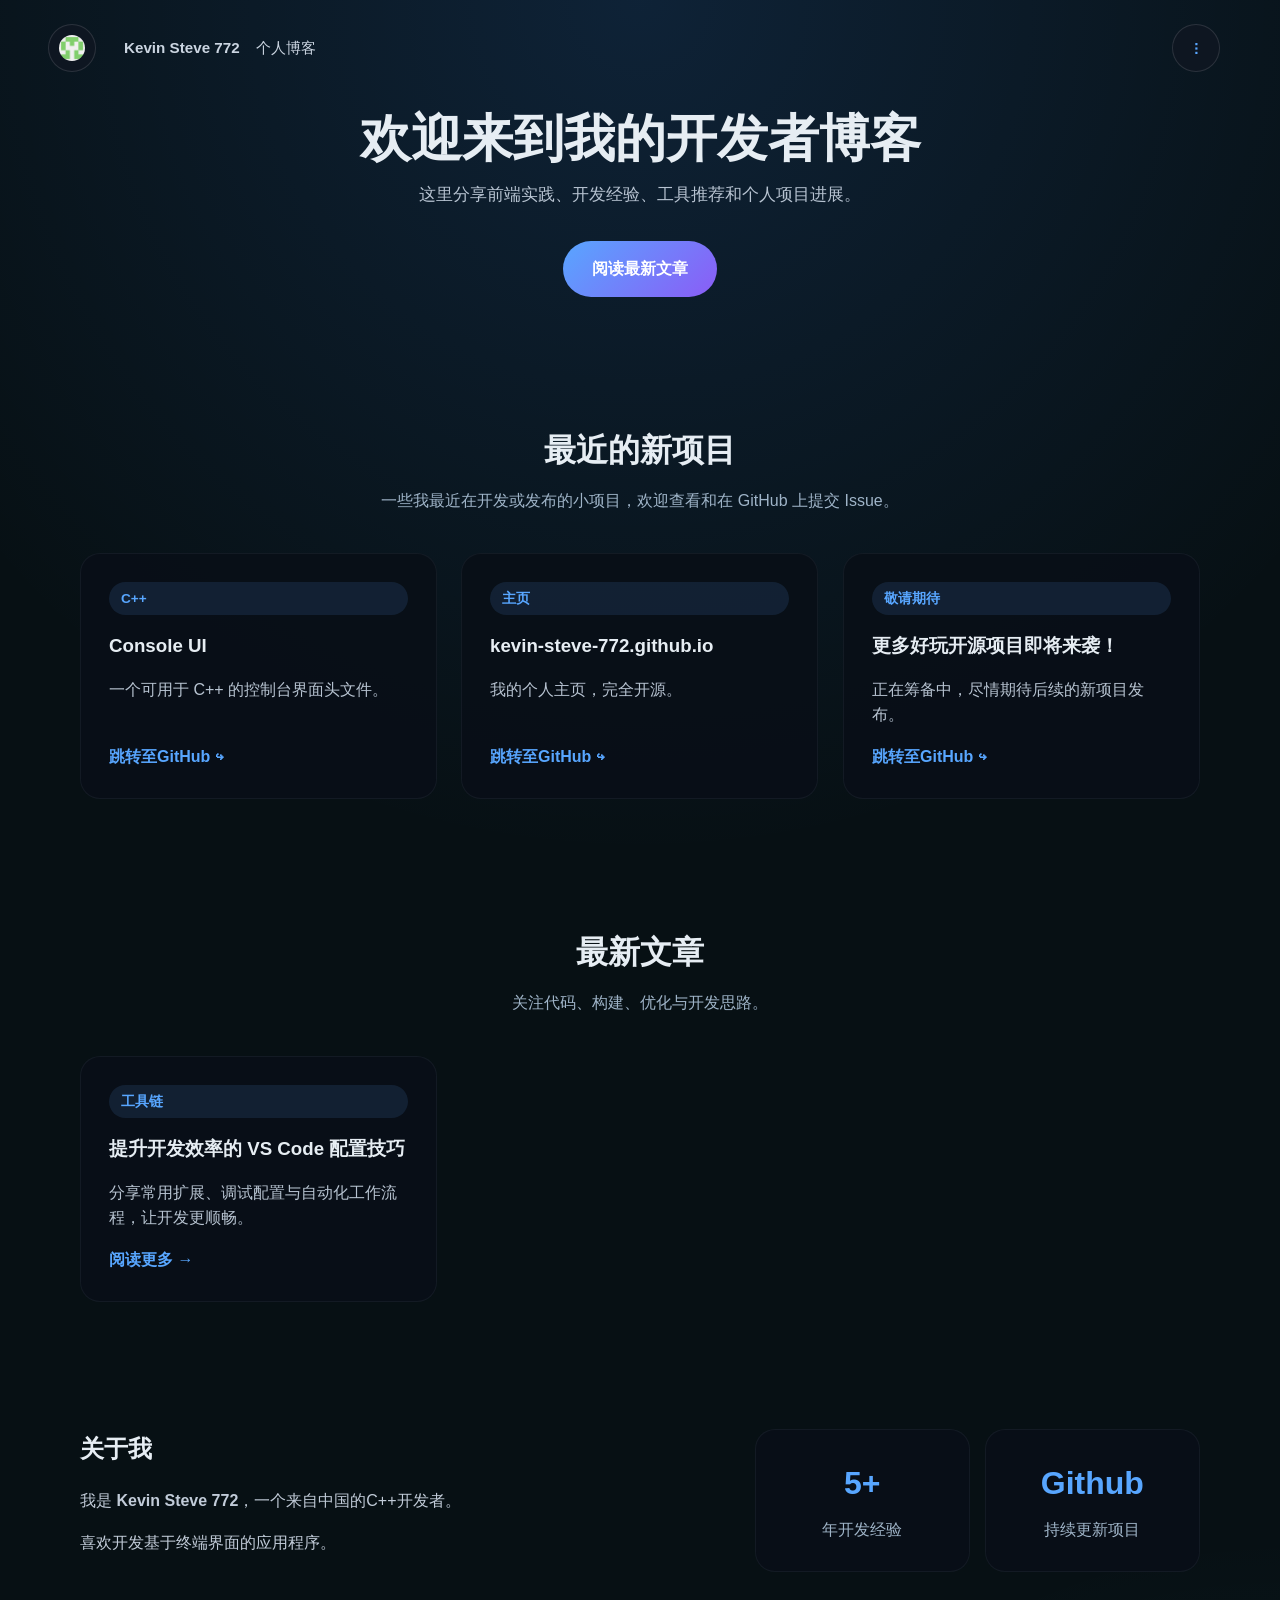
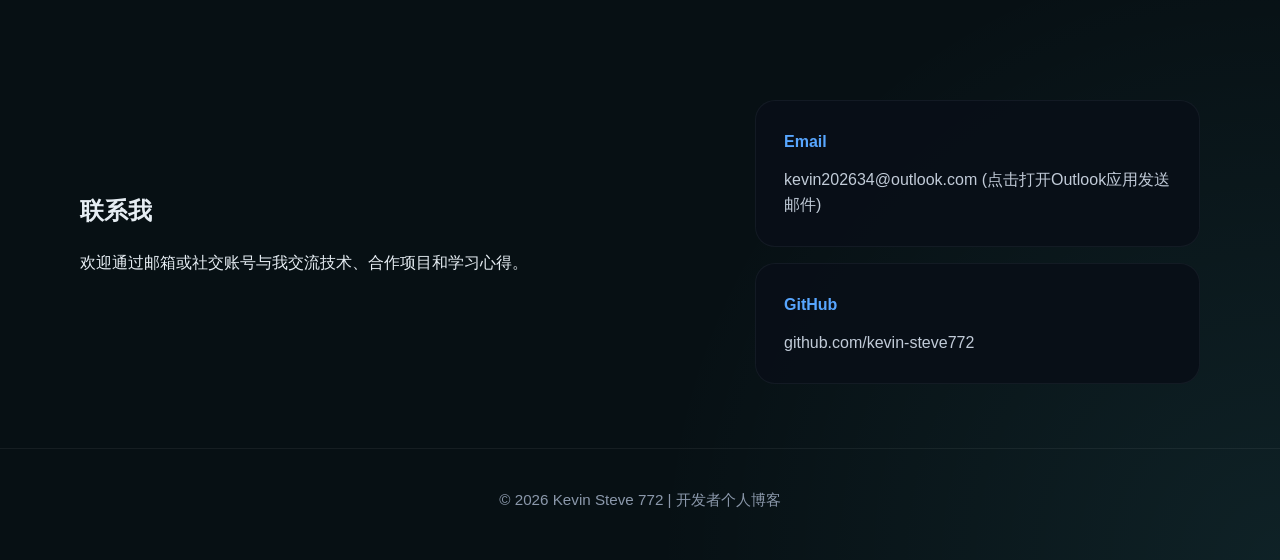
==== index.html @ ad56a156 "网站源代码更新" ====
<!DOCTYPE html>
<html lang="zh-CN">
<head>
  <meta charset="UTF-8" />
  <meta name="viewport" content="width=device-width, initial-scale=1.0" />
  <title>Kevin Steve 772 的开发者博客</title>
  <link rel="stylesheet" href="styles.css" />
</head>
<body>
  <header class="site-header">
    <div class="container header-inner">
      <div class="split-nav">
        <div class="split-nav-group split-nav-left">
          <button class="nav-icon" aria-label="展开站点标题"><img src="logo.png" alt="站点 logo" class="nav-icon-img" /></button>
          <nav class="main-nav left-nav" id="leftNav">
            <a class="nav-title">Kevin Steve 772</a>
            <a class="nav-subtitle">个人博客</a>
          </nav>
        </div>
        <div class="split-nav-group split-nav-right">
          <button class="nav-icon" aria-label="展开右侧导航">⫶</button>
          <nav class="main-nav right-nav" id="rightNav">
            <a href="#home" class="scroll-reveal scroll-delay-100">Home</a>
            <a href="#posts" class="scroll-reveal scroll-delay-200">Blog</a>
            <a href="#about" class="scroll-reveal scroll-delay-300">About</a>
            <a href="#contact" class="scroll-reveal scroll-delay-400">Contact</a>
            <a href="https://github.com/kevin-steve722" target="_blank" rel="noreferrer" class="scroll-reveal scroll-delay-500">GitHub</a>
          </nav>
        </div>
      </div>
    </div>
  </header>

  <main>
    <section class="hero" id="home">
      <div class="container hero-content scroll-reveal scroll-delay-100">
        <h2>欢迎来到我的开发者博客</h2>
        <p>这里分享前端实践、开发经验、工具推荐和个人项目进展。</p>
        <a class="btn btn-primary" href="#posts">阅读最新文章</a>
      </div>
    </section>

    <section class="section projects-section" id="projects">
      <div class="container">
        <div class="section-heading scroll-reveal scroll-delay-100">
          <h2>最近的新项目</h2>
          <p>一些我最近在开发或发布的小项目，欢迎查看和在 GitHub 上提交 Issue。</p>
        </div>
        <div class="post-grid projects-grid" id="projectsList">
          <!-- 项目列表由 script.js 渲染 -->
        </div>
      </div>
    </section>

    <section class="section" id="posts">
      <div class="container">
        <div class="section-heading scroll-reveal scroll-delay-100">
          <h2>最新文章</h2>
          <p>关注代码、构建、优化与开发思路。</p>
        </div>
        <div class="post-grid">
          <!-- <article class="post-card">
            <span class="post-tag">前端</span>
            <h3>使用现代 CSS 构建响应式布局</h3>
            <p>探索 Flexbox 与 Grid 组合实现高效、可维护页面布局的实践方式。</p>
            <a class="post-link" href="article-1.html">阅读更多 →</a>
          </article>
          <article class="post-card">
            <span class="post-tag">JavaScript</span>
            <h3>从项目角度理解异步编程</h3>
            <p>结合实际项目案例，讲解 Promise、async/await 及错误处理的最佳实践。</p>
            <a class="post-link" href="article-2.html">阅读更多 →</a>
          </article> -->
          <article class="post-card scroll-reveal scroll-delay-100">
            <span class="post-tag">工具链</span>
            <h3>提升开发效率的 VS Code 配置技巧</h3>
            <p>分享常用扩展、调试配置与自动化工作流程，让开发更顺畅。</p>
            <a class="post-link" href="article-3.html">阅读更多 →</a>
          </article>
        </div>
      </div>
    </section>

    <section class="section about-section" id="about">
      <div class="container about-inner">
        <div class="about-text scroll-reveal scroll-delay-100">
          <h2>关于我</h2>
          <p>我是 <strong>Kevin Steve 772</strong>，一个来自中国的C++开发者。</p>
          <p>喜欢开发基于终端界面的应用程序。</p>
        </div>
        <div class="about-stats">
          <div class="stat-card scroll-reveal scroll-delay-200">
            <strong>5+</strong>
            <span>年开发经验</span>
          </div>
          <div class="stat-card scroll-reveal scroll-delay-300">
            <strong>Github</strong>
            <span>持续更新项目</span>
          </div>
        </div>
      </div>
    </section>

    <section class="section contact-section" id="contact">
      <div class="container contact-inner">
        <div class="scroll-reveal scroll-delay-100">
          <h2>联系我</h2>
          <p>欢迎通过邮箱或社交账号与我交流技术、合作项目和学习心得。</p>
        </div>
        <div class="contact-cards">
          <div class="contact-card scroll-reveal scroll-delay-200">
            <strong>Email</strong>
            <p><a href="mailto:kevin202634@outlook.com" target="_blank" rel="noreferrer">kevin202634@outlook.com (点击打开Outlook应用发送邮件)</a></p>
          </div>
          <div class="contact-card scroll-reveal scroll-delay-300">
            <strong>GitHub</strong>
            <p><a href="https://github.com/kevin-steve772" target="_blank" rel="noreferrer">github.com/kevin-steve772</a></p>
          </div>
        </div>
      </div>
    </section>
  </main>

  <footer class="site-footer">
    <div class="container footer-inner">
      <p>© <span id="currentYear"></span> Kevin Steve 772 | 开发者个人博客</p>
    </div>
  </footer>

  <script src="script.js"></script>
</body>
</html>
---- styles.css ----
:root {
  color-scheme: dark;
  color: #f7f7f7;
  background: #0d1117;
  accent-color: #58a6ff;
  font-family: "Segoe UI", Roboto, "Helvetica Neue", Arial, sans-serif;
  line-height: 1.6;
}

* {
  box-sizing: border-box;
}

html, body {
  margin: 0;
  min-height: 100%;
}

body {
  background: radial-gradient(circle at top, rgba(56, 139, 253, 0.15), transparent 38%),
              radial-gradient(circle at bottom right, rgba(106, 241, 255, 0.08), transparent 25%),
              #071014;
  color: #e6edf3;
}

img {
  max-width: 100%;
  display: block;
}

a {
  color: inherit;
  text-decoration: none;
}

.container {
  width: min(1120px, calc(100% - 2rem));
  margin: 0 auto;
}

.site-header {
  position: sticky;
  top: 0;
  z-index: 10;
  backdrop-filter: none;
  background: transparent;
  border-bottom: none;
}

.header-inner {
  display: flex;
  align-items: center;
  justify-content: space-between;
  gap: 1rem;
  padding: 1rem 0;
}

.brand h1 {
  margin: 0;
  font-size: clamp(1.5rem, 2.2vw, 2.4rem);
}

.brand p {
  margin: 0.35rem 0 0;
  color: #9fb4c8;
  font-size: 0.95rem;
}

.split-nav {
  position: absolute;
  inset: 0;
  pointer-events: none;
}

.split-nav-group {
  position: absolute;
  top: 150%;
  transform: translateY(-50%);
  display: flex;
  align-items: center;
  gap: 0.75rem;
  pointer-events: auto;
}

.split-nav-left {
  left: 3rem;
}

.split-nav-right {
  right: 0rem;
}

.nav-icon {
  width: 3rem;
  height: 3rem;
  border-radius: 999px;
  border: 1px solid rgba(255, 255, 255, 0.12);
  background: rgba(15, 23, 34, 0.95);
  color: #58a6ff;
  font-size: 1.1rem;
  display: inline-flex;
  align-items: center;
  justify-content: center;
  cursor: pointer;
}

.nav-icon-img {
  width: 1.6rem;
  height: 1.6rem;
  border-radius: 999px;
  object-fit: cover;
  display: block;
}

.main-nav {
  display: flex;
  align-items: center;
  gap: 1rem;
  min-width: 3rem;
  width: 3rem;
  overflow: hidden;
  border-radius: 999px;
  background: transparent;
  border: none;
  transition: width 0.25s ease, padding 0.25s ease, background 0.25s ease;
  height: 3rem;
  padding: 0;
}

.split-nav-left .main-nav {
  width: min(340px, calc(100vw - 4rem));
  padding: 0 1rem;
  background: transparent;
}

.split-nav-left .main-nav a {
  opacity: 1;
  transform: translateX(0);
}

.split-nav-group:hover .main-nav,
.split-nav-group:focus-within .main-nav {
  width: min(340px, calc(100vw - 4rem));
  padding: 0 1rem;
  background: transparent;
}

.main-nav a {
  display: inline-flex;
  align-items: center;
  color: #cbd5e1;
  font-size: 0.95rem;
  opacity: 0;
  transform: translateX(-10px);
  transition: opacity 0.2s ease, transform 0.2s ease, color 0.2s ease;
  white-space: nowrap;
}

.left-nav a:first-child {
  font-weight: 700;
}

.nav-subtitle {
  display: block;
  font-size: 0.85rem;
  color: #9fb4c8;
}

.split-nav-group:hover .main-nav a,
.split-nav-group:focus-within .main-nav a {
  opacity: 1;
  transform: translateX(0);
}

.main-nav a:hover,
.main-nav a:focus {
  color: #58a6ff;
}


.hero {
  padding: 5rem 0 4rem;
}

.hero-content {
  text-align: center;
}

.hero-content h2 {
  margin: 0 0 1rem;
  font-size: clamp(2rem, 4vw, 3.6rem);
  line-height: 1.05;
}

.hero-content p {
  margin: 0 0 2rem;
  max-width: 680px;
  margin-left: auto;
  margin-right: auto;
  color: #b7c3d1;
  font-size: 1.05rem;
}

.btn {
  display: inline-flex;
  align-items: center;
  justify-content: center;
  padding: 0.95rem 1.8rem;
  border-radius: 999px;
  font-weight: 600;
  transition: transform 0.2s ease, background-color 0.2s ease;
}

.btn-primary {
  background: linear-gradient(135deg, #58a6ff 0%, #8b5cf6 100%);
  color: #fff;
}

.btn-primary:hover,
.btn-primary:focus {
  transform: translateY(-1px);
}

.section {
  padding: 4rem 0;
}

.section-heading {
  text-align: center;
  margin-bottom: 2.5rem;
}

.section-heading h2 {
  margin: 0;
  font-size: 2rem;
}

.section-heading p {
  margin: 0.75rem auto 0;
  max-width: 640px;
  color: #9fb4c8;
}

.post-grid {
  display: grid;
  grid-template-columns: repeat(3, minmax(0, 1fr));
  gap: 1.5rem;
}

.post-card,
.feature-card,
.contact-card,
.stat-card,
.article-page {
  background: rgba(9, 15, 24, 0.95);
  border: 1px solid rgba(148, 163, 184, 0.08);
  border-radius: 20px;
  padding: 1.75rem;
}

.post-card {
  display: flex;
  flex-direction: column;
  gap: 1rem;
}

.article-reading-section {
  padding-top: 2rem;
}

.article-page {
  display: block;
  gap: 1rem;
  margin-bottom: 2rem;
}

.article-header {
  display: flex;
  flex-direction: column;
  gap: 0.6rem;
}

.article-header h2 {
  margin: 0;
  font-size: clamp(1.75rem, 3vw, 2.6rem);
}

.article-meta {
  color: #9fb4c8;
  font-size: 0.95rem;
}

.article-body {
  color: #d9e2ec;
  line-height: 1.8;
}

.article-body p {
  margin: 0 0 1rem;
}

.back-link {
  display: inline-flex;
  margin-bottom: 1rem;
  color: #58a6ff;
  font-weight: 600;
}

.post-tag {
  display: inline-flex;
  padding: 0.35rem 0.75rem;
  border-radius: 999px;
  background: rgba(88, 166, 255, 0.12);
  color: #58a6ff;
  font-size: 0.85rem;
  font-weight: 700;
}

.post-card h3 {
  margin: 0;
}

.post-card p {
  margin: 0;
  color: #b7c3d1;
}

.post-link {
  margin-top: auto;
  color: #58a6ff;
  font-weight: 600;
}

.feature-section {
  background: rgba(255, 255, 255, 0.02);
}

.feature-grid {
  display: grid;
  grid-template-columns: repeat(3, minmax(0, 1fr));
  gap: 1.5rem;
}

.feature-card h3 {
  margin: 0 0 0.75rem;
}

.feature-card p {
  margin: 0;
  color: #b7c3d1;
}

.about-inner,
.contact-inner {
  display: grid;
  grid-template-columns: 1.3fr 0.9fr;
  gap: 2rem;
  align-items: center;
}

.about-text h2,
.contact-inner h2 {
  margin-top: 0;
}

.about-text p {
  color: #c1cbd8;
}

.about-stats {
  display: grid;
  grid-template-columns: repeat(2, minmax(0, 1fr));
  gap: 1rem;
}

.stat-card {
  text-align: center;
}

.stat-card strong {
  display: block;
  font-size: 2rem;
  margin-bottom: 0.5rem;
  color: #58a6ff;
}

.stat-card span {
  color: #9fb4c8;
}

.contact-cards {
  display: grid;
  gap: 1rem;
}

.contact-card strong {
  display: block;
  margin-bottom: 0.75rem;
  color: #58a6ff;
}

.contact-card p {
  margin: 0;
  color: #c1cbd8;
}

.site-footer {
  padding: 1.5rem 0 2rem;
  border-top: 1px solid rgba(255, 255, 255, 0.06);
}

.footer-inner {
  display: flex;
  justify-content: center;
  color: #8b98ab;
  font-size: 0.95rem;
}

@media (max-width: 900px) {
  .post-grid,
  .feature-grid,
  .about-inner,
  .about-stats {
    grid-template-columns: 1fr;
  }

  .split-nav {
    position: static;
    display: flex;
    flex-direction: column;
    width: 100%;
    gap: 0.75rem;
    margin-top: 1rem;
  }

  .split-nav-group {
    position: static;
    transform: none;
    flex-direction: column;
    width: 100%;
  }

  .split-nav-group .nav-icon {
    display: none;
  }

  .main-nav {
    display: none;
    flex-direction: column;
    width: 100%;
    gap: 0.75rem;
    padding: 0.75rem 0.9rem;
    background: rgba(9, 15, 24, 0.95);
    border: 1px solid rgba(255, 255, 255, 0.08);
    border-radius: 18px;
    height: auto;
    overflow: visible;
  }

  .main-nav.show {
    display: flex;
  }

  .nav-toggle {
    display: inline-flex;
  }
}

.scroll-reveal {
  opacity: 0;
  transform: translateY(24px);
  transition: opacity 0.7s ease, transform 0.7s ease;
  will-change: opacity, transform;
}

.reveal-visible {
  opacity: 1;
  transform: translateY(0);
}

.scroll-reveal.scroll-delay-100 {
  transition-delay: 0.08s;
}

.scroll-reveal.scroll-delay-200 {
  transition-delay: 0.16s;
}

.scroll-reveal.scroll-delay-300 {
  transition-delay: 0.24s;
}

.scroll-reveal.scroll-delay-400 {
  transition-delay: 0.32s;
}

.scroll-reveal.scroll-delay-500 {
  transition-delay: 0.4s;
}

@media (max-width: 640px) {
  .hero {
    padding-top: 3.5rem;
  }

  .hero-content h2 {
    font-size: 2.4rem;
  }

  .header-inner {
    flex-direction: column;
    align-items: flex-start;
  }
}
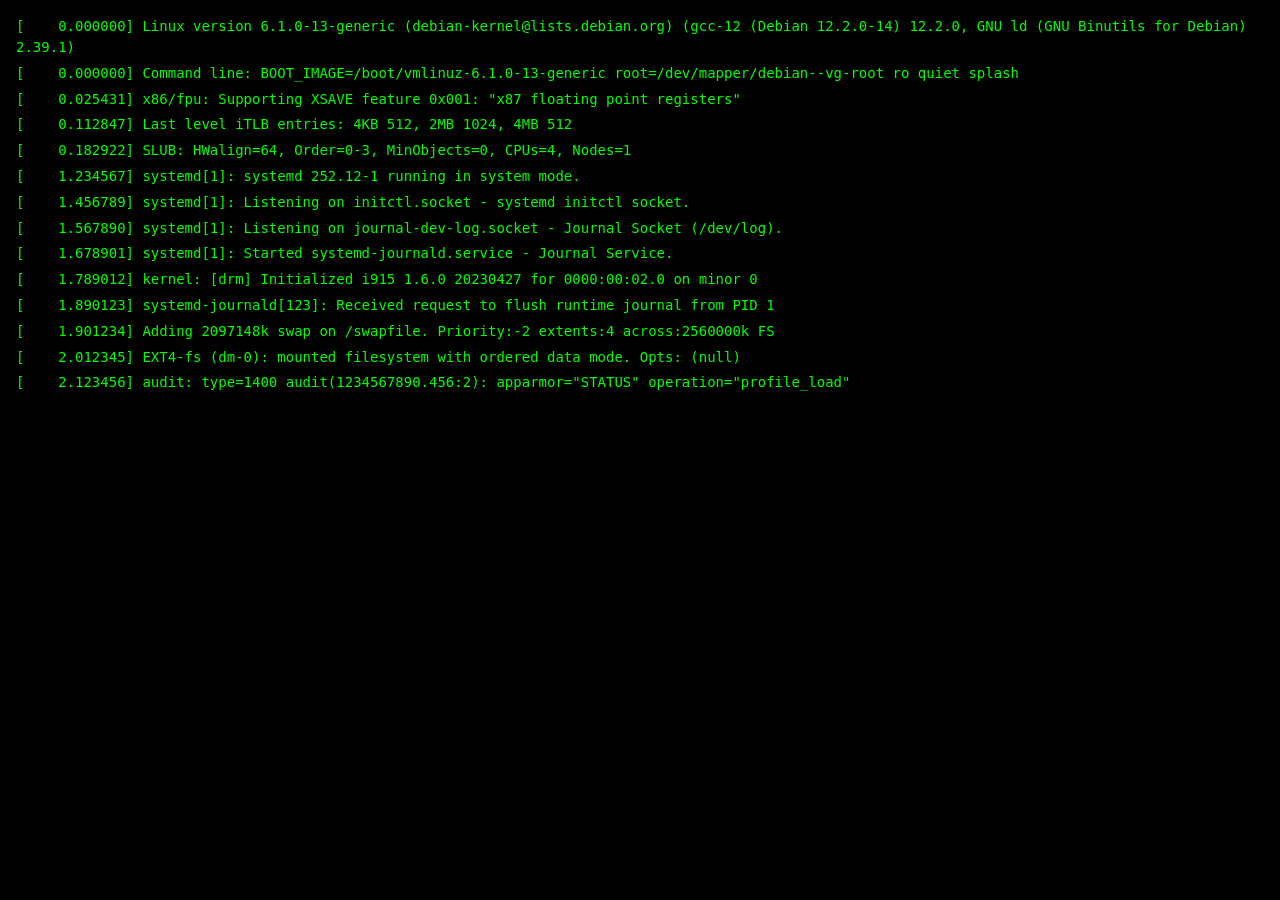
==== commit 7a9fd47b: "网站源代码更新" ====
--- a/index.html
+++ b/index.html
@@ -3,130 +3,124 @@
 <head>
   <meta charset="UTF-8" />
   <meta name="viewport" content="width=device-width, initial-scale=1.0" />
-  <title>Kevin Steve 772 的开发者博客</title>
-  <link rel="stylesheet" href="styles.css" />
+  <title>Kevin Steve 772 - 启动中...</title>
+  <style>
+    * {
+      margin: 0;
+      padding: 0;
+      box-sizing: border-box;
+    }
+
+    body {
+      background: #000;
+      color: #0f0;
+      font-family: 'Ubuntu Mono', monospace;
+      font-size: 14px;
+      line-height: 1.5;
+      width: 100%;
+      height: 100vh;
+      overflow: hidden;
+    }
+
+    .boot-log {
+      width: 100%;
+      height: 100%;
+      padding: 1rem;
+      overflow-y: auto;
+      overflow-x: hidden;
+    }
+
+    .log-line {
+      margin-bottom: 0.3rem;
+      word-break: break-all;
+      white-space: pre-wrap;
+    }
+
+    /* 滚动条样式 */
+    .boot-log::-webkit-scrollbar {
+      width: 8px;
+    }
+
+    .boot-log::-webkit-scrollbar-track {
+      background: #000;
+    }
+
+    .boot-log::-webkit-scrollbar-thumb {
+      background: #0f0;
+    }
+  </style>
 </head>
 <body>
-  <header class="site-header">
-    <div class="container header-inner">
-      <div class="split-nav">
-        <div class="split-nav-group split-nav-left">
-          <button class="nav-icon" aria-label="展开站点标题"><img src="logo.png" alt="站点 logo" class="nav-icon-img" /></button>
-          <nav class="main-nav left-nav" id="leftNav">
-            <a class="nav-title">Kevin Steve 772</a>
-            <a class="nav-subtitle">个人博客</a>
-          </nav>
-        </div>
-        <div class="split-nav-group split-nav-right">
-          <button class="nav-icon" aria-label="展开右侧导航">⫶</button>
-          <nav class="main-nav right-nav" id="rightNav">
-            <a href="#home" class="scroll-reveal scroll-delay-100">Home</a>
-            <a href="#posts" class="scroll-reveal scroll-delay-200">Blog</a>
-            <a href="#about" class="scroll-reveal scroll-delay-300">About</a>
-            <a href="#contact" class="scroll-reveal scroll-delay-400">Contact</a>
-            <a href="https://github.com/kevin-steve722" target="_blank" rel="noreferrer" class="scroll-reveal scroll-delay-500">GitHub</a>
-          </nav>
-        </div>
-      </div>
-    </div>
-  </header>
+  <div class="boot-log" id="bootLog"></div>
 
-  <main>
-    <section class="hero" id="home">
-      <div class="container hero-content scroll-reveal scroll-delay-100">
-        <h2>欢迎来到我的开发者博客</h2>
-        <p>这里分享前端实践、开发经验、工具推荐和个人项目进展。</p>
-        <a class="btn btn-primary" href="#posts">阅读最新文章</a>
-      </div>
-    </section>
+  <script>
+    const bootLog = document.getElementById('bootLog');
 
-    <section class="section projects-section" id="projects">
-      <div class="container">
-        <div class="section-heading scroll-reveal scroll-delay-100">
-          <h2>最近的新项目</h2>
-          <p>一些我最近在开发或发布的小项目，欢迎查看和在 GitHub 上提交 Issue。</p>
-        </div>
-        <div class="post-grid projects-grid" id="projectsList">
-          <!-- 项目列表由 script.js 渲染 -->
-        </div>
-      </div>
-    </section>
+    const bootMessages = [
+      '[    0.000000] Linux version 6.1.0-13-generic (debian-kernel@lists.debian.org) (gcc-12 (Debian 12.2.0-14) 12.2.0, GNU ld (GNU Binutils for Debian) 2.39.1)',
+      '[    0.000000] Command line: BOOT_IMAGE=/boot/vmlinuz-6.1.0-13-generic root=/dev/mapper/debian--vg-root ro quiet splash',
+      '[    0.025431] x86/fpu: Supporting XSAVE feature 0x001: "x87 floating point registers"',
+      '[    0.112847] Last level iTLB entries: 4KB 512, 2MB 1024, 4MB 512',
+      '[    0.182922] SLUB: HWalign=64, Order=0-3, MinObjects=0, CPUs=4, Nodes=1',
+      '[    1.234567] systemd[1]: systemd 252.12-1 running in system mode.',
+      '[    1.456789] systemd[1]: Listening on initctl.socket - systemd initctl socket.',
+      '[    1.567890] systemd[1]: Listening on journal-dev-log.socket - Journal Socket (/dev/log).',
+      '[    1.678901] systemd[1]: Started systemd-journald.service - Journal Service.',
+      '[    1.789012] kernel: [drm] Initialized i915 1.6.0 20230427 for 0000:00:02.0 on minor 0',
+      '[    1.890123] systemd-journald[123]: Received request to flush runtime journal from PID 1',
+      '[    1.901234] Adding 2097148k swap on /swapfile. Priority:-2 extents:4 across:2560000k FS',
+      '[    2.012345] EXT4-fs (dm-0): mounted filesystem with ordered data mode. Opts: (null)',
+      '[    2.123456] audit: type=1400 audit(1234567890.456:2): apparmor="STATUS" operation="profile_load"',
+      '[    2.234567] systemd[1]: Reached target local-fs.target - Local File Systems.',
+      '[    2.345678] systemd[1]: Starting systemd-tmpfiles-setup.service - Create List of Required /tmp and /var/tmp Directories...',
+      '[    2.456789] systemd[1]: Started systemd-tmpfiles-setup.service - Create List of Required /tmp and /var/tmp Directories.',
+      '[    2.567890] systemd[1]: Reached target swap.target - Swap.',
+      '[    2.678901] systemd[1]: Reached target basic.target - Basic System.',
+      '[    2.789012] systemd[1]: Starting systemd-user-sessions.service - Permit User Sessions...',
+      '[    2.890123] systemd[1]: Reached target multi-user.target - Multi-User System.',
+      '[    2.901234] systemd[1]: Reached target graphical.target - Graphical Interface.',
+      '[    3.012345] audit: type=1130 audit(1234567890.567:3): pid=1 uid=0 auid=4294967295 ses=4294967295',
+      '[    3.123456] audit: type=1130 audit(1234567890.678:4): pid=1 uid=0 auid=4294967295 ses=4294967295',
+      '[    3.234567] audit: type=1130 audit(1234567890.789:5): pid=1 uid=0 auid=4294967295 ses=4294967295',
+      '[    3.345678] Loading Kevin Steve 772 blog system...',
+      '[    3.456789] Initializing components...',
+      '[    3.567890] Loading stylesheets...',
+      '[    3.678901] Boot complete. Entering graphical environment.',
+    ];
 
-    <section class="section" id="posts">
-      <div class="container">
-        <div class="section-heading scroll-reveal scroll-delay-100">
-          <h2>最新文章</h2>
-          <p>关注代码、构建、优化与开发思路。</p>
-        </div>
-        <div class="post-grid">
-          <!-- <article class="post-card">
-            <span class="post-tag">前端</span>
-            <h3>使用现代 CSS 构建响应式布局</h3>
-            <p>探索 Flexbox 与 Grid 组合实现高效、可维护页面布局的实践方式。</p>
-            <a class="post-link" href="article-1.html">阅读更多 →</a>
-          </article>
-          <article class="post-card">
-            <span class="post-tag">JavaScript</span>
-            <h3>从项目角度理解异步编程</h3>
-            <p>结合实际项目案例，讲解 Promise、async/await 及错误处理的最佳实践。</p>
-            <a class="post-link" href="article-2.html">阅读更多 →</a>
-          </article> -->
-          <article class="post-card scroll-reveal scroll-delay-100">
-            <span class="post-tag">工具链</span>
-            <h3>提升开发效率的 VS Code 配置技巧</h3>
-            <p>分享常用扩展、调试配置与自动化工作流程，让开发更顺畅。</p>
-            <a class="post-link" href="article-3.html">阅读更多 →</a>
-          </article>
-        </div>
-      </div>
-    </section>
+    function addLogLine(text) {
+      const line = document.createElement('div');
+      line.className = 'log-line';
+      line.textContent = text;
+      bootLog.appendChild(line);
+      bootLog.scrollTop = bootLog.scrollHeight;
+    }
 
-    <section class="section about-section" id="about">
-      <div class="container about-inner">
-        <div class="about-text scroll-reveal scroll-delay-100">
-          <h2>关于我</h2>
-          <p>我是 <strong>Kevin Steve 772</strong>，一个来自中国的C++开发者。</p>
-          <p>喜欢开发基于终端界面的应用程序。</p>
-        </div>
-        <div class="about-stats">
-          <div class="stat-card scroll-reveal scroll-delay-200">
-            <strong>5+</strong>
-            <span>年开发经验</span>
-          </div>
-          <div class="stat-card scroll-reveal scroll-delay-300">
-            <strong>Github</strong>
-            <span>持续更新项目</span>
-          </div>
-        </div>
-      </div>
-    </section>
+    function simulateBoot() {
+      bootMessages.forEach((msg, index) => {
+        setTimeout(() => {
+          addLogLine(msg);
+        }, index * 80);
+      });
 
-    <section class="section contact-section" id="contact">
-      <div class="container contact-inner">
-        <div class="scroll-reveal scroll-delay-100">
-          <h2>联系我</h2>
-          <p>欢迎通过邮箱或社交账号与我交流技术、合作项目和学习心得。</p>
-        </div>
-        <div class="contact-cards">
-          <div class="contact-card scroll-reveal scroll-delay-200">
-            <strong>Email</strong>
-            <p><a href="mailto:kevin202634@outlook.com" target="_blank" rel="noreferrer">kevin202634@outlook.com (点击打开Outlook应用发送邮件)</a></p>
-          </div>
-          <div class="contact-card scroll-reveal scroll-delay-300">
-            <strong>GitHub</strong>
-            <p><a href="https://github.com/kevin-steve772" target="_blank" rel="noreferrer">github.com/kevin-steve772</a></p>
-          </div>
-        </div>
-      </div>
-    </section>
-  </main>
+      setTimeout(() => {
+        // 启动完成后自动跳转
+        window.location.href = 'blog.html';
+      }, bootMessages.length * 80 + 1500);
+    }
 
-  <footer class="site-footer">
-    <div class="container footer-inner">
-      <p>© <span id="currentYear"></span> Kevin Steve 772 | 开发者个人博客</p>
-    </div>
-  </footer>
+    // 按任意键跳过
+    document.addEventListener('keydown', () => {
+      window.location.href = 'blog.html';
+    });
 
-  <script src="script.js"></script>
+    // 点击屏幕也跳过
+    document.addEventListener('click', () => {
+      window.location.href = 'blog.html';
+    });
+
+    // 启动模拟
+    simulateBoot();
+  </script>
 </body>
 </html>
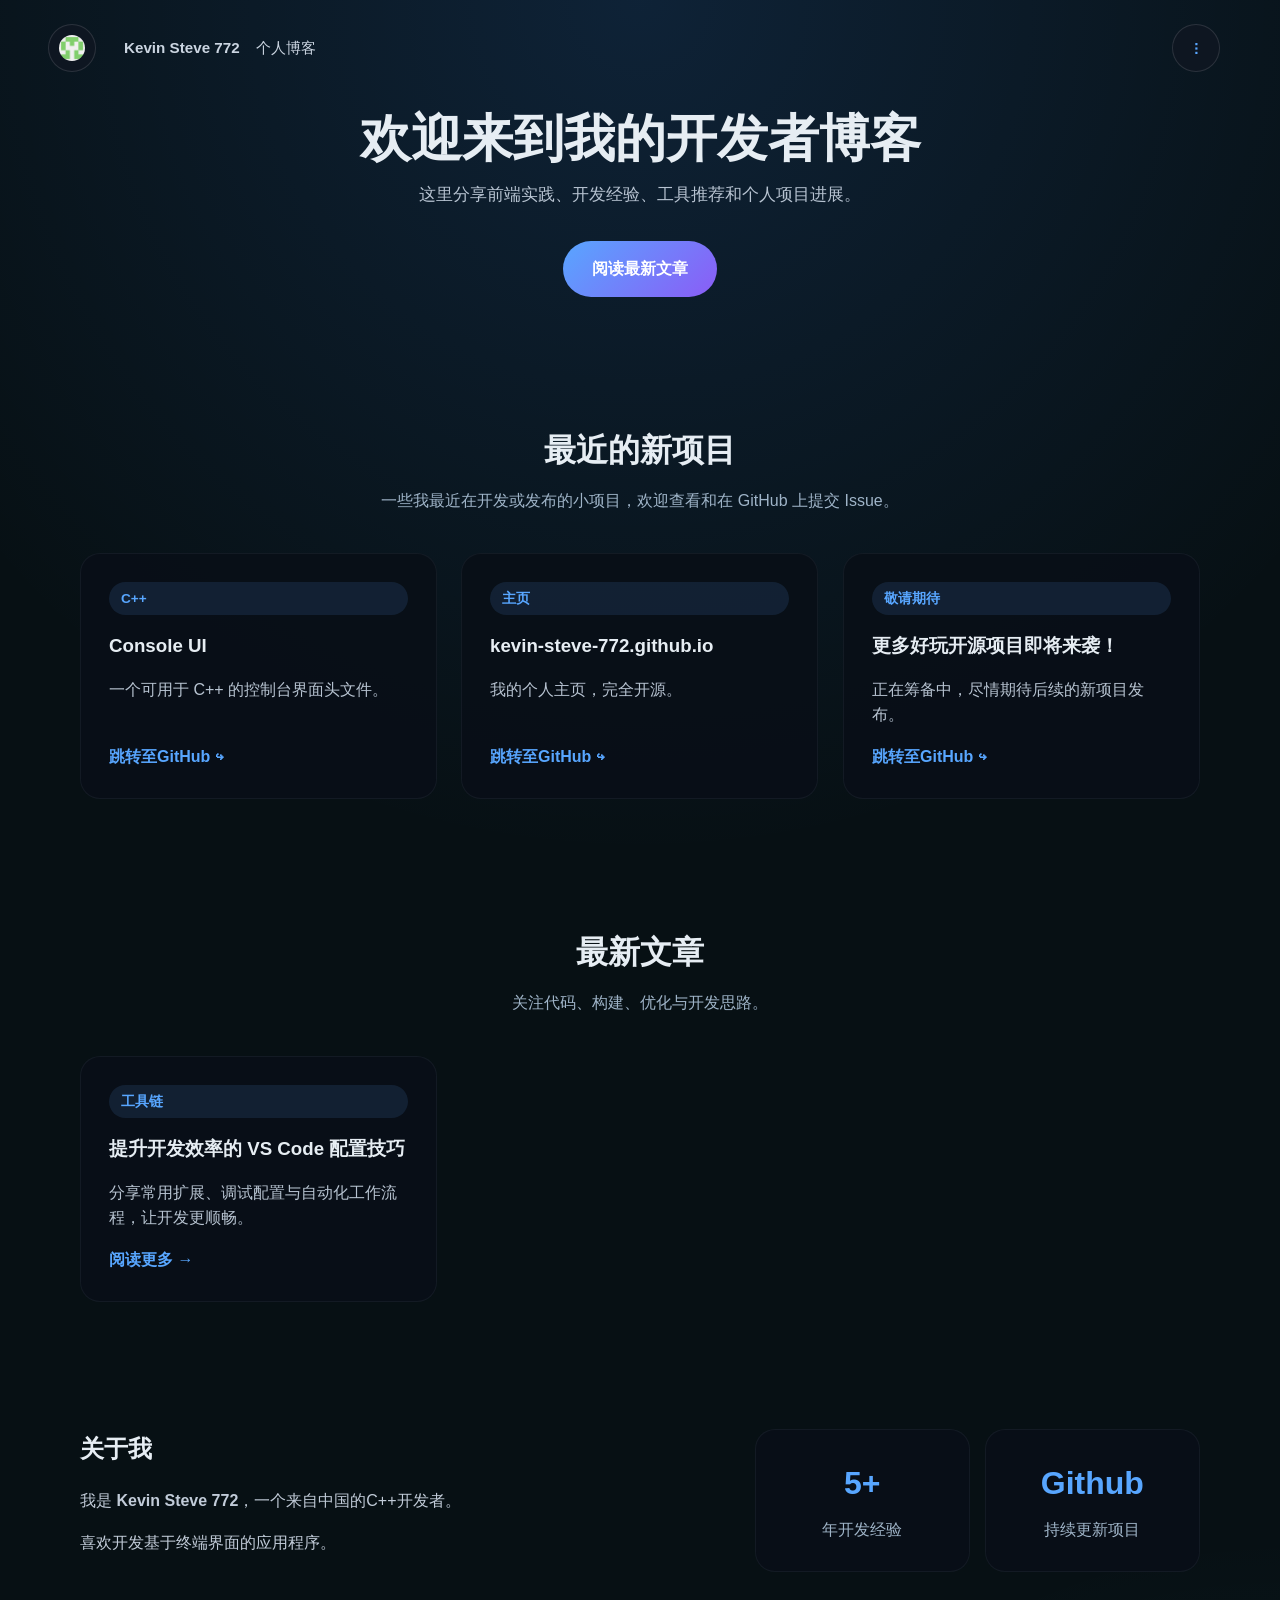
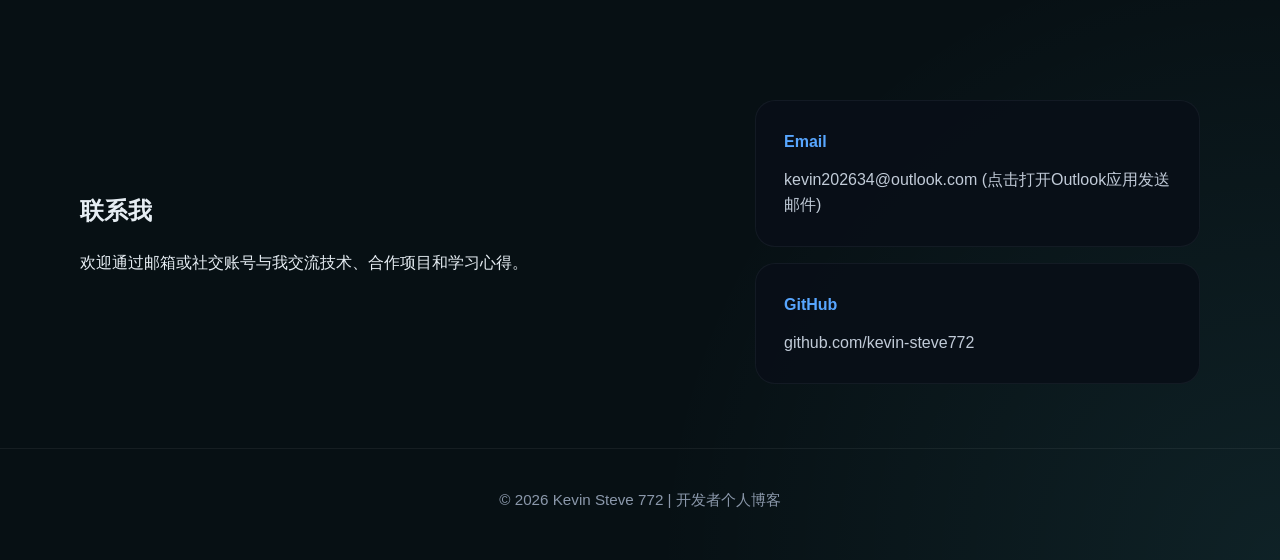
==== commit cd7da54e: "网站源代码更新" ====
--- a/index.html
+++ b/index.html
@@ -3,124 +3,130 @@
 <head>
   <meta charset="UTF-8" />
   <meta name="viewport" content="width=device-width, initial-scale=1.0" />
-  <title>Kevin Steve 772 - 启动中...</title>
-  <style>
-    * {
-      margin: 0;
-      padding: 0;
-      box-sizing: border-box;
-    }
-
-    body {
-      background: #000;
-      color: #0f0;
-      font-family: 'Ubuntu Mono', monospace;
-      font-size: 14px;
-      line-height: 1.5;
-      width: 100%;
-      height: 100vh;
-      overflow: hidden;
-    }
-
-    .boot-log {
-      width: 100%;
-      height: 100%;
-      padding: 1rem;
-      overflow-y: auto;
-      overflow-x: hidden;
-    }
-
-    .log-line {
-      margin-bottom: 0.3rem;
-      word-break: break-all;
-      white-space: pre-wrap;
-    }
-
-    /* 滚动条样式 */
-    .boot-log::-webkit-scrollbar {
-      width: 8px;
-    }
-
-    .boot-log::-webkit-scrollbar-track {
-      background: #000;
-    }
-
-    .boot-log::-webkit-scrollbar-thumb {
-      background: #0f0;
-    }
-  </style>
+  <title>Kevin Steve 772 的开发者博客</title>
+  <link rel="stylesheet" href="styles.css" />
 </head>
 <body>
-  <div class="boot-log" id="bootLog"></div>
+  <header class="site-header">
+    <div class="container header-inner">
+      <div class="split-nav">
+        <div class="split-nav-group split-nav-left">
+          <button class="nav-icon" aria-label="展开站点标题"><img src="logo.png" alt="站点 logo" class="nav-icon-img" /></button>
+          <nav class="main-nav left-nav" id="leftNav">
+            <a class="nav-title">Kevin Steve 772</a>
+            <a class="nav-subtitle">个人博客</a>
+          </nav>
+        </div>
+        <div class="split-nav-group split-nav-right">
+          <button class="nav-icon" aria-label="展开右侧导航">⫶</button>
+          <nav class="main-nav right-nav" id="rightNav">
+            <a href="#home" class="scroll-reveal scroll-delay-100">Home</a>
+            <a href="#posts" class="scroll-reveal scroll-delay-200">Blog</a>
+            <a href="#about" class="scroll-reveal scroll-delay-300">About</a>
+            <a href="#contact" class="scroll-reveal scroll-delay-400">Contact</a>
+            <a href="https://github.com/kevin-steve722" target="_blank" rel="noreferrer" class="scroll-reveal scroll-delay-500">GitHub</a>
+          </nav>
+        </div>
+      </div>
+    </div>
+  </header>
 
-  <script>
-    const bootLog = document.getElementById('bootLog');
+  <main>
+    <section class="hero" id="home">
+      <div class="container hero-content scroll-reveal scroll-delay-100">
+        <h2>欢迎来到我的开发者博客</h2>
+        <p>这里分享前端实践、开发经验、工具推荐和个人项目进展。</p>
+        <a class="btn btn-primary" href="#posts">阅读最新文章</a>
+      </div>
+    </section>
 
-    const bootMessages = [
-      '[    0.000000] Linux version 6.1.0-13-generic (debian-kernel@lists.debian.org) (gcc-12 (Debian 12.2.0-14) 12.2.0, GNU ld (GNU Binutils for Debian) 2.39.1)',
-      '[    0.000000] Command line: BOOT_IMAGE=/boot/vmlinuz-6.1.0-13-generic root=/dev/mapper/debian--vg-root ro quiet splash',
-      '[    0.025431] x86/fpu: Supporting XSAVE feature 0x001: "x87 floating point registers"',
-      '[    0.112847] Last level iTLB entries: 4KB 512, 2MB 1024, 4MB 512',
-      '[    0.182922] SLUB: HWalign=64, Order=0-3, MinObjects=0, CPUs=4, Nodes=1',
-      '[    1.234567] systemd[1]: systemd 252.12-1 running in system mode.',
-      '[    1.456789] systemd[1]: Listening on initctl.socket - systemd initctl socket.',
-      '[    1.567890] systemd[1]: Listening on journal-dev-log.socket - Journal Socket (/dev/log).',
-      '[    1.678901] systemd[1]: Started systemd-journald.service - Journal Service.',
-      '[    1.789012] kernel: [drm] Initialized i915 1.6.0 20230427 for 0000:00:02.0 on minor 0',
-      '[    1.890123] systemd-journald[123]: Received request to flush runtime journal from PID 1',
-      '[    1.901234] Adding 2097148k swap on /swapfile. Priority:-2 extents:4 across:2560000k FS',
-      '[    2.012345] EXT4-fs (dm-0): mounted filesystem with ordered data mode. Opts: (null)',
-      '[    2.123456] audit: type=1400 audit(1234567890.456:2): apparmor="STATUS" operation="profile_load"',
-      '[    2.234567] systemd[1]: Reached target local-fs.target - Local File Systems.',
-      '[    2.345678] systemd[1]: Starting systemd-tmpfiles-setup.service - Create List of Required /tmp and /var/tmp Directories...',
-      '[    2.456789] systemd[1]: Started systemd-tmpfiles-setup.service - Create List of Required /tmp and /var/tmp Directories.',
-      '[    2.567890] systemd[1]: Reached target swap.target - Swap.',
-      '[    2.678901] systemd[1]: Reached target basic.target - Basic System.',
-      '[    2.789012] systemd[1]: Starting systemd-user-sessions.service - Permit User Sessions...',
-      '[    2.890123] systemd[1]: Reached target multi-user.target - Multi-User System.',
-      '[    2.901234] systemd[1]: Reached target graphical.target - Graphical Interface.',
-      '[    3.012345] audit: type=1130 audit(1234567890.567:3): pid=1 uid=0 auid=4294967295 ses=4294967295',
-      '[    3.123456] audit: type=1130 audit(1234567890.678:4): pid=1 uid=0 auid=4294967295 ses=4294967295',
-      '[    3.234567] audit: type=1130 audit(1234567890.789:5): pid=1 uid=0 auid=4294967295 ses=4294967295',
-      '[    3.345678] Loading Kevin Steve 772 blog system...',
-      '[    3.456789] Initializing components...',
-      '[    3.567890] Loading stylesheets...',
-      '[    3.678901] Boot complete. Entering graphical environment.',
-    ];
+    <section class="section projects-section" id="projects">
+      <div class="container">
+        <div class="section-heading scroll-reveal scroll-delay-100">
+          <h2>最近的新项目</h2>
+          <p>一些我最近在开发或发布的小项目，欢迎查看和在 GitHub 上提交 Issue。</p>
+        </div>
+        <div class="post-grid projects-grid scroll-reveal scroll-delay-200" id="projectsList">
+          <!-- 项目列表由 script.js 渲染 -->
+        </div>
+      </div>
+    </section>
 
-    function addLogLine(text) {
-      const line = document.createElement('div');
-      line.className = 'log-line';
-      line.textContent = text;
-      bootLog.appendChild(line);
-      bootLog.scrollTop = bootLog.scrollHeight;
-    }
+    <section class="section" id="posts">
+      <div class="container">
+        <div class="section-heading scroll-reveal scroll-delay-100">
+          <h2>最新文章</h2>
+          <p>关注代码、构建、优化与开发思路。</p>
+        </div>
+        <div class="post-grid scroll-reveal scroll-delay-200">
+          <!-- <article class="post-card">
+            <span class="post-tag">前端</span>
+            <h3>使用现代 CSS 构建响应式布局</h3>
+            <p>探索 Flexbox 与 Grid 组合实现高效、可维护页面布局的实践方式。</p>
+            <a class="post-link" href="article-1.html">阅读更多 →</a>
+          </article>
+          <article class="post-card">
+            <span class="post-tag">JavaScript</span>
+            <h3>从项目角度理解异步编程</h3>
+            <p>结合实际项目案例，讲解 Promise、async/await 及错误处理的最佳实践。</p>
+            <a class="post-link" href="article-2.html">阅读更多 →</a>
+          </article> -->
+          <article class="post-card scroll-reveal scroll-delay-300">
+            <span class="post-tag">工具链</span>
+            <h3>提升开发效率的 VS Code 配置技巧</h3>
+            <p>分享常用扩展、调试配置与自动化工作流程，让开发更顺畅。</p>
+            <a class="post-link" href="article-3.html">阅读更多 →</a>
+          </article>
+        </div>
+      </div>
+    </section>
 
-    function simulateBoot() {
-      bootMessages.forEach((msg, index) => {
-        setTimeout(() => {
-          addLogLine(msg);
-        }, index * 80);
-      });
+    <section class="section about-section" id="about">
+      <div class="container about-inner scroll-reveal scroll-delay-100">
+        <div class="about-text">
+          <h2>关于我</h2>
+          <p>我是 <strong>Kevin Steve 772</strong>，一个来自中国的C++开发者。</p>
+          <p>喜欢开发基于终端界面的应用程序。</p>
+        </div>
+        <div class="about-stats">
+          <div class="stat-card scroll-reveal scroll-delay-200">
+            <strong>5+</strong>
+            <span>年开发经验</span>
+          </div>
+          <div class="stat-card scroll-reveal scroll-delay-300">
+            <strong>Github</strong>
+            <span>持续更新项目</span>
+          </div>
+        </div>
+      </div>
+    </section>
 
-      setTimeout(() => {
-        // 启动完成后自动跳转
-        window.location.href = 'blog.html';
-      }, bootMessages.length * 80 + 1500);
-    }
+    <section class="section contact-section" id="contact">
+      <div class="container contact-inner scroll-reveal scroll-delay-100">
+        <div>
+          <h2>联系我</h2>
+          <p>欢迎通过邮箱或社交账号与我交流技术、合作项目和学习心得。</p>
+        </div>
+        <div class="contact-cards">
+          <div class="contact-card scroll-reveal scroll-delay-200">
+            <strong>Email</strong>
+            <p><a href="mailto:kevin202634@outlook.com" target="_blank" rel="noreferrer">kevin202634@outlook.com (点击打开Outlook应用发送邮件)</a></p>
+          </div>
+          <div class="contact-card scroll-reveal scroll-delay-300">
+            <strong>GitHub</strong>
+            <p><a href="https://github.com/kevin-steve772" target="_blank" rel="noreferrer">github.com/kevin-steve772</a></p>
+          </div>
+        </div>
+      </div>
+    </section>
+  </main>
 
-    // 按任意键跳过
-    document.addEventListener('keydown', () => {
-      window.location.href = 'blog.html';
-    });
+  <footer class="site-footer">
+    <div class="container footer-inner">
+      <p>© <span id="currentYear"></span> Kevin Steve 772 | 开发者个人博客</p>
+    </div>
+  </footer>
 
-    // 点击屏幕也跳过
-    document.addEventListener('click', () => {
-      window.location.href = 'blog.html';
-    });
-
-    // 启动模拟
-    simulateBoot();
-  </script>
+  <script src="script.js"></script>
 </body>
 </html>
--- a/styles.css
+++ b/styles.css
@@ -0,0 +1,514 @@
+:root {
+  color-scheme: dark;
+  color: #f7f7f7;
+  background: #0d1117;
+  accent-color: #58a6ff;
+  font-family: "Segoe UI", Roboto, "Helvetica Neue", Arial, sans-serif;
+  line-height: 1.6;
+}
+
+* {
+  box-sizing: border-box;
+}
+
+html, body {
+  margin: 0;
+  min-height: 100%;
+}
+
+body {
+  background: radial-gradient(circle at top, rgba(56, 139, 253, 0.15), transparent 38%),
+              radial-gradient(circle at bottom right, rgba(106, 241, 255, 0.08), transparent 25%),
+              #071014;
+  color: #e6edf3;
+}
+
+img {
+  max-width: 100%;
+  display: block;
+}
+
+a {
+  color: inherit;
+  text-decoration: none;
+}
+
+.container {
+  width: min(1120px, calc(100% - 2rem));
+  margin: 0 auto;
+}
+
+.site-header {
+  position: sticky;
+  top: 0;
+  z-index: 10;
+  backdrop-filter: none;
+  background: transparent;
+  border-bottom: none;
+}
+
+.header-inner {
+  display: flex;
+  align-items: center;
+  justify-content: space-between;
+  gap: 1rem;
+  padding: 1rem 0;
+}
+
+.brand h1 {
+  margin: 0;
+  font-size: clamp(1.5rem, 2.2vw, 2.4rem);
+}
+
+.brand p {
+  margin: 0.35rem 0 0;
+  color: #9fb4c8;
+  font-size: 0.95rem;
+}
+
+.split-nav {
+  position: absolute;
+  inset: 0;
+  pointer-events: none;
+}
+
+.split-nav-group {
+  position: absolute;
+  top: 150%;
+  transform: translateY(-50%);
+  display: flex;
+  align-items: center;
+  gap: 0.75rem;
+  pointer-events: auto;
+}
+
+.split-nav-left {
+  left: 3rem;
+}
+
+.split-nav-right {
+  right: 0rem;
+}
+
+.nav-icon {
+  width: 3rem;
+  height: 3rem;
+  border-radius: 999px;
+  border: 1px solid rgba(255, 255, 255, 0.12);
+  background: rgba(15, 23, 34, 0.95);
+  color: #58a6ff;
+  font-size: 1.1rem;
+  display: inline-flex;
+  align-items: center;
+  justify-content: center;
+  cursor: pointer;
+}
+
+.nav-icon-img {
+  width: 1.6rem;
+  height: 1.6rem;
+  border-radius: 999px;
+  object-fit: cover;
+  display: block;
+}
+
+.main-nav {
+  display: flex;
+  align-items: center;
+  gap: 1rem;
+  min-width: 3rem;
+  width: 3rem;
+  overflow: hidden;
+  border-radius: 999px;
+  background: transparent;
+  border: none;
+  transition: width 0.25s ease, padding 0.25s ease, background 0.25s ease;
+  height: 3rem;
+  padding: 0;
+}
+
+.split-nav-left .main-nav {
+  width: min(340px, calc(100vw - 4rem));
+  padding: 0 1rem;
+  background: transparent;
+}
+
+.split-nav-left .main-nav a {
+  opacity: 1;
+  transform: translateX(0);
+}
+
+.split-nav-group:hover .main-nav,
+.split-nav-group:focus-within .main-nav {
+  width: min(340px, calc(100vw - 4rem));
+  padding: 0 1rem;
+  background: transparent;
+}
+
+.main-nav a {
+  display: inline-flex;
+  align-items: center;
+  color: #cbd5e1;
+  font-size: 0.95rem;
+  opacity: 0;
+  transform: translateX(-10px);
+  transition: opacity 0.2s ease, transform 0.2s ease, color 0.2s ease;
+  white-space: nowrap;
+}
+
+.left-nav a:first-child {
+  font-weight: 700;
+}
+
+.nav-subtitle {
+  display: block;
+  font-size: 0.85rem;
+  color: #9fb4c8;
+}
+
+.split-nav-group:hover .main-nav a,
+.split-nav-group:focus-within .main-nav a {
+  opacity: 1;
+  transform: translateX(0);
+}
+
+.main-nav a:hover,
+.main-nav a:focus {
+  color: #58a6ff;
+}
+
+
+.hero {
+  padding: 5rem 0 4rem;
+}
+
+.hero-content {
+  text-align: center;
+}
+
+.hero-content h2 {
+  margin: 0 0 1rem;
+  font-size: clamp(2rem, 4vw, 3.6rem);
+  line-height: 1.05;
+}
+
+.hero-content p {
+  margin: 0 0 2rem;
+  max-width: 680px;
+  margin-left: auto;
+  margin-right: auto;
+  color: #b7c3d1;
+  font-size: 1.05rem;
+}
+
+.btn {
+  display: inline-flex;
+  align-items: center;
+  justify-content: center;
+  padding: 0.95rem 1.8rem;
+  border-radius: 999px;
+  font-weight: 600;
+  transition: transform 0.2s ease, background-color 0.2s ease;
+}
+
+.btn-primary {
+  background: linear-gradient(135deg, #58a6ff 0%, #8b5cf6 100%);
+  color: #fff;
+}
+
+.btn-primary:hover,
+.btn-primary:focus {
+  transform: translateY(-1px);
+}
+
+.section {
+  padding: 4rem 0;
+}
+
+.section-heading {
+  text-align: center;
+  margin-bottom: 2.5rem;
+}
+
+.section-heading h2 {
+  margin: 0;
+  font-size: 2rem;
+}
+
+.section-heading p {
+  margin: 0.75rem auto 0;
+  max-width: 640px;
+  color: #9fb4c8;
+}
+
+.post-grid {
+  display: grid;
+  grid-template-columns: repeat(3, minmax(0, 1fr));
+  gap: 1.5rem;
+}
+
+.post-card,
+.feature-card,
+.contact-card,
+.stat-card,
+.article-page {
+  background: rgba(9, 15, 24, 0.95);
+  border: 1px solid rgba(148, 163, 184, 0.08);
+  border-radius: 20px;
+  padding: 1.75rem;
+}
+
+.post-card {
+  display: flex;
+  flex-direction: column;
+  gap: 1rem;
+}
+
+.article-reading-section {
+  padding-top: 2rem;
+}
+
+.article-page {
+  display: block;
+  gap: 1rem;
+  margin-bottom: 2rem;
+}
+
+.article-header {
+  display: flex;
+  flex-direction: column;
+  gap: 0.6rem;
+}
+
+.article-header h2 {
+  margin: 0;
+  font-size: clamp(1.75rem, 3vw, 2.6rem);
+}
+
+.article-meta {
+  color: #9fb4c8;
+  font-size: 0.95rem;
+}
+
+.article-body {
+  color: #d9e2ec;
+  line-height: 1.8;
+}
+
+.article-body p {
+  margin: 0 0 1rem;
+}
+
+.back-link {
+  display: inline-flex;
+  margin-bottom: 1rem;
+  color: #58a6ff;
+  font-weight: 600;
+}
+
+.post-tag {
+  display: inline-flex;
+  padding: 0.35rem 0.75rem;
+  border-radius: 999px;
+  background: rgba(88, 166, 255, 0.12);
+  color: #58a6ff;
+  font-size: 0.85rem;
+  font-weight: 700;
+}
+
+.post-card h3 {
+  margin: 0;
+}
+
+.post-card p {
+  margin: 0;
+  color: #b7c3d1;
+}
+
+.post-link {
+  margin-top: auto;
+  color: #58a6ff;
+  font-weight: 600;
+}
+
+.feature-section {
+  background: rgba(255, 255, 255, 0.02);
+}
+
+.feature-grid {
+  display: grid;
+  grid-template-columns: repeat(3, minmax(0, 1fr));
+  gap: 1.5rem;
+}
+
+.feature-card h3 {
+  margin: 0 0 0.75rem;
+}
+
+.feature-card p {
+  margin: 0;
+  color: #b7c3d1;
+}
+
+.about-inner,
+.contact-inner {
+  display: grid;
+  grid-template-columns: 1.3fr 0.9fr;
+  gap: 2rem;
+  align-items: center;
+}
+
+.about-text h2,
+.contact-inner h2 {
+  margin-top: 0;
+}
+
+.about-text p {
+  color: #c1cbd8;
+}
+
+.about-stats {
+  display: grid;
+  grid-template-columns: repeat(2, minmax(0, 1fr));
+  gap: 1rem;
+}
+
+.stat-card {
+  text-align: center;
+}
+
+.stat-card strong {
+  display: block;
+  font-size: 2rem;
+  margin-bottom: 0.5rem;
+  color: #58a6ff;
+}
+
+.stat-card span {
+  color: #9fb4c8;
+}
+
+.contact-cards {
+  display: grid;
+  gap: 1rem;
+}
+
+.contact-card strong {
+  display: block;
+  margin-bottom: 0.75rem;
+  color: #58a6ff;
+}
+
+.contact-card p {
+  margin: 0;
+  color: #c1cbd8;
+}
+
+.site-footer {
+  padding: 1.5rem 0 2rem;
+  border-top: 1px solid rgba(255, 255, 255, 0.06);
+}
+
+.footer-inner {
+  display: flex;
+  justify-content: center;
+  color: #8b98ab;
+  font-size: 0.95rem;
+}
+
+@media (max-width: 900px) {
+  .post-grid,
+  .feature-grid,
+  .about-inner,
+  .about-stats {
+    grid-template-columns: 1fr;
+  }
+
+  .split-nav {
+    position: static;
+    display: flex;
+    flex-direction: column;
+    width: 100%;
+    gap: 0.75rem;
+    margin-top: 1rem;
+  }
+
+  .split-nav-group {
+    position: static;
+    transform: none;
+    flex-direction: column;
+    width: 100%;
+  }
+
+  .split-nav-group .nav-icon {
+    display: none;
+  }
+
+  .main-nav {
+    display: none;
+    flex-direction: column;
+    width: 100%;
+    gap: 0.75rem;
+    padding: 0.75rem 0.9rem;
+    background: rgba(9, 15, 24, 0.95);
+    border: 1px solid rgba(255, 255, 255, 0.08);
+    border-radius: 18px;
+    height: auto;
+    overflow: visible;
+  }
+
+  .main-nav.show {
+    display: flex;
+  }
+
+  .nav-toggle {
+    display: inline-flex;
+  }
+}
+
+.scroll-reveal {
+  opacity: 0;
+  transform: translateY(24px);
+  transition: opacity 0.7s ease, transform 0.7s ease;
+  will-change: opacity, transform;
+}
+
+.reveal-visible {
+  opacity: 1;
+  transform: translateY(0);
+}
+
+.scroll-delay-100 {
+  transition-delay: 0.08s;
+}
+
+.scroll-delay-200 {
+  transition-delay: 0.16s;
+}
+
+.scroll-delay-300 {
+  transition-delay: 0.24s;
+}
+
+.scroll-delay-400 {
+  transition-delay: 0.32s;
+}
+
+.scroll-delay-500 {
+  transition-delay: 0.4s;
+}
+
+@media (max-width: 640px) {
+  .hero {
+    padding-top: 3.5rem;
+  }
+
+  .hero-content h2 {
+    font-size: 2.4rem;
+  }
+
+  .header-inner {
+    flex-direction: column;
+    align-items: flex-start;
+  }
+}
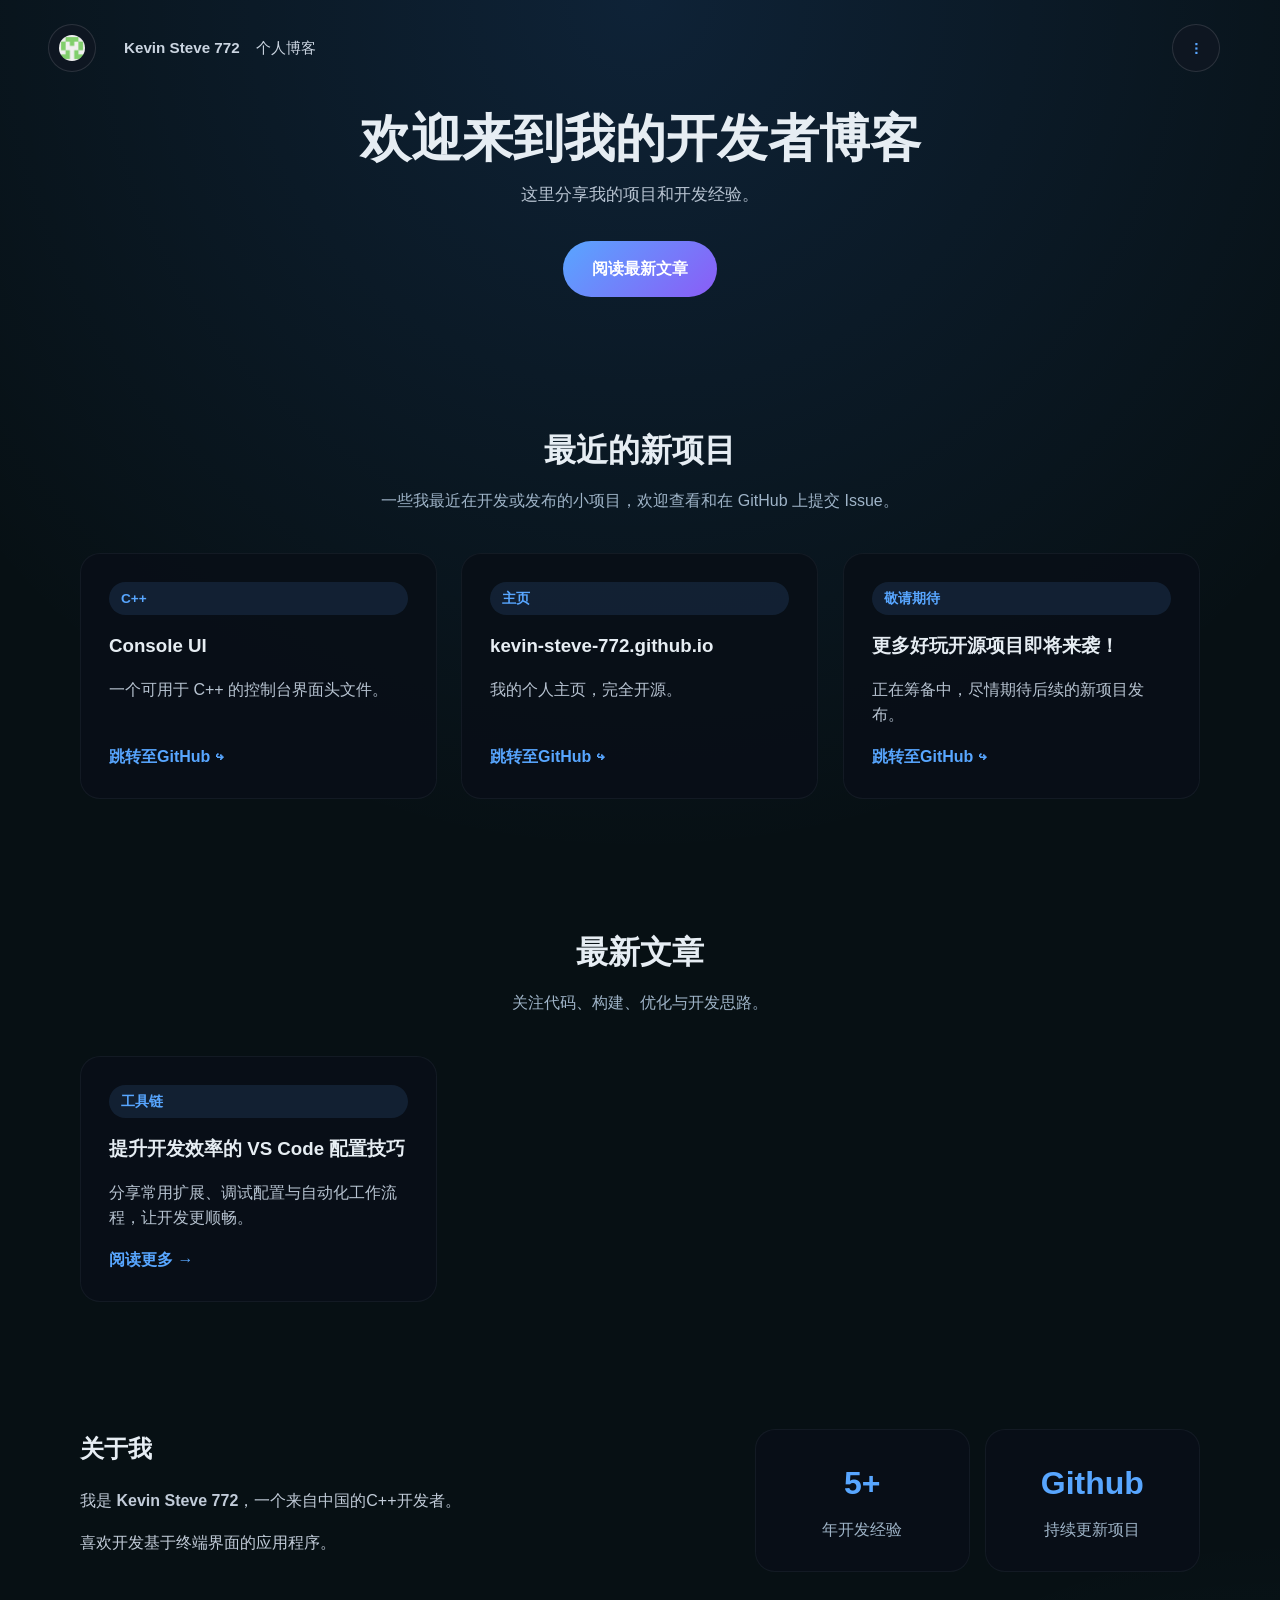
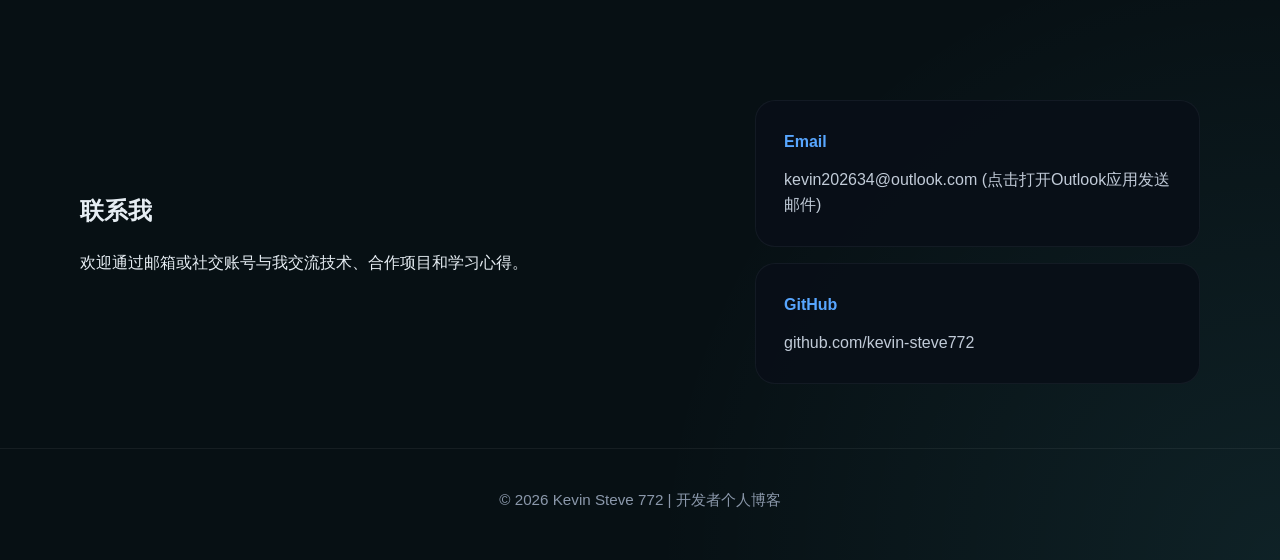
==== commit 6f394e3f: "网站源代码更新" ====
--- a/index.html
+++ b/index.html
@@ -35,7 +35,7 @@
     <section class="hero" id="home">
       <div class="container hero-content scroll-reveal scroll-delay-100">
         <h2>欢迎来到我的开发者博客</h2>
-        <p>这里分享前端实践、开发经验、工具推荐和个人项目进展。</p>
+        <p>这里分享我的项目和开发经验。</p>
         <a class="btn btn-primary" href="#posts">阅读最新文章</a>
       </div>
     </section>
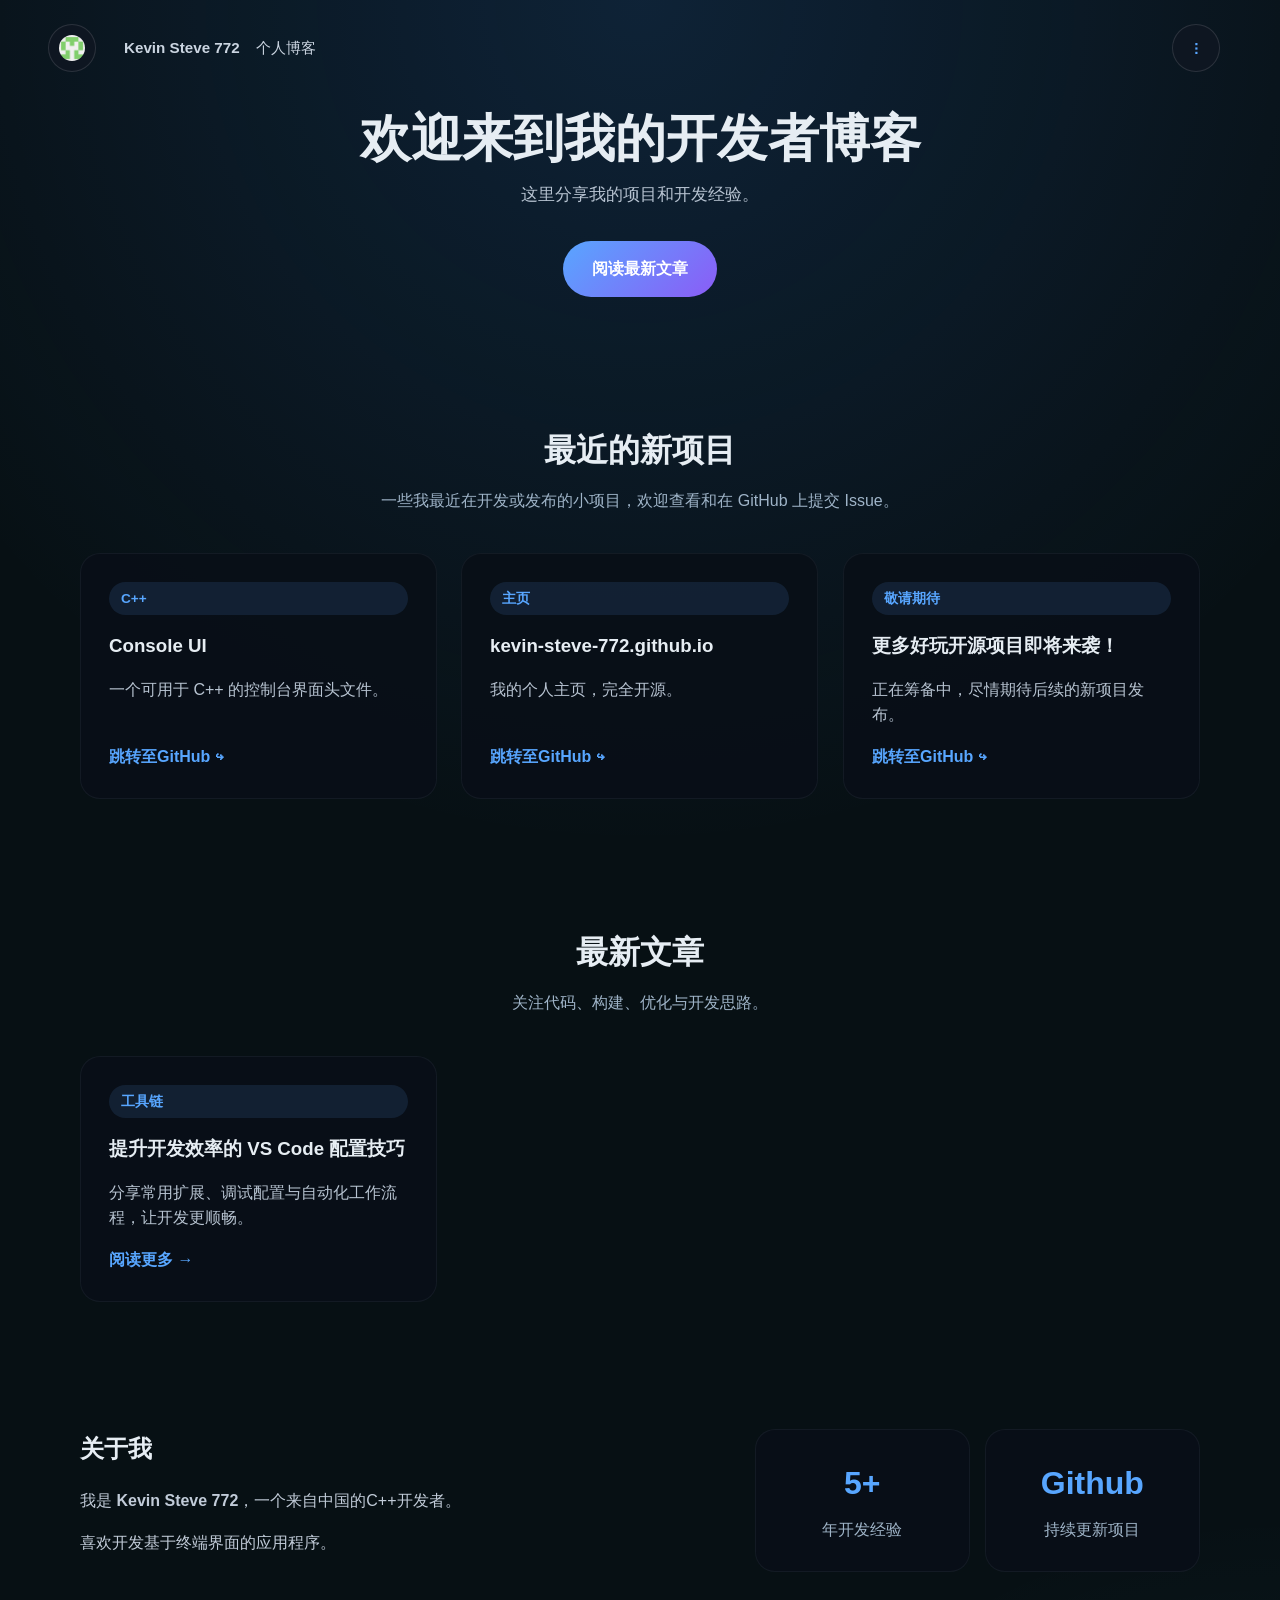
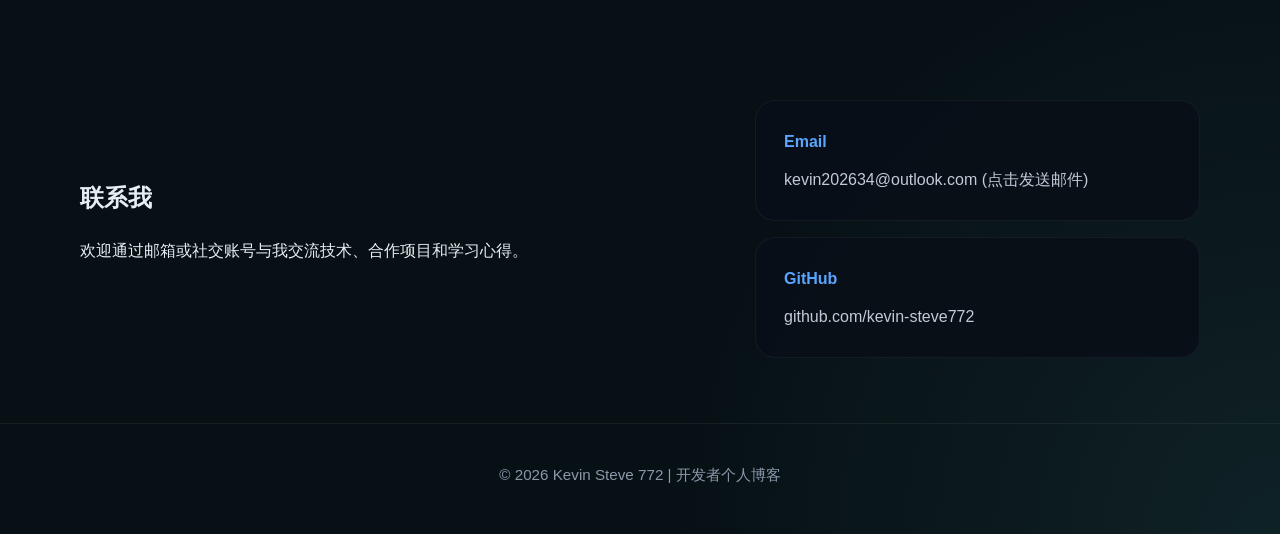
==== commit aa257471: "网站源代码更新" ====
--- a/index.html
+++ b/index.html
@@ -110,7 +110,7 @@
         <div class="contact-cards">
           <div class="contact-card scroll-reveal scroll-delay-200">
             <strong>Email</strong>
-            <p><a href="mailto:kevin202634@outlook.com" target="_blank" rel="noreferrer">kevin202634@outlook.com (点击打开Outlook应用发送邮件)</a></p>
+            <p><a href="mailto:kevin202634@outlook.com" target="_blank" rel="noreferrer">kevin202634@outlook.com (点击发送邮件)</a></p>
           </div>
           <div class="contact-card scroll-reveal scroll-delay-300">
             <strong>GitHub</strong>
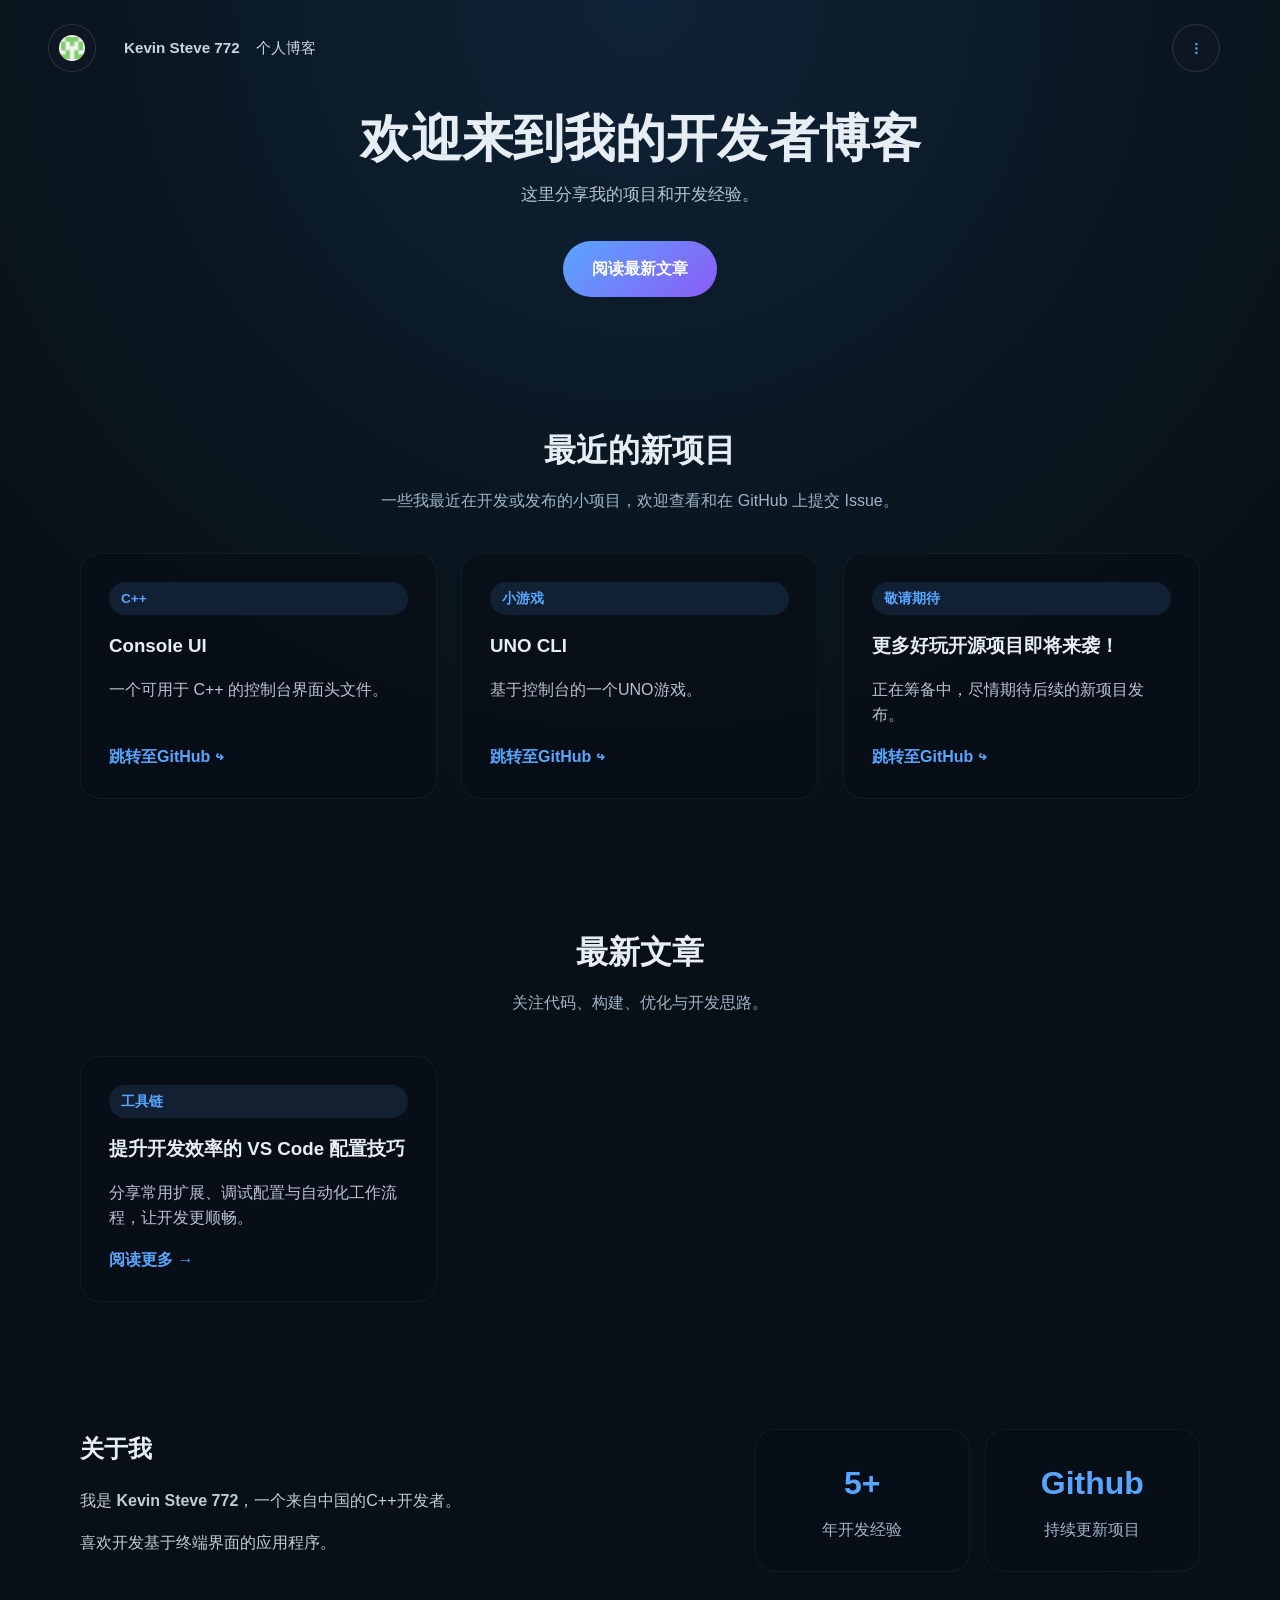
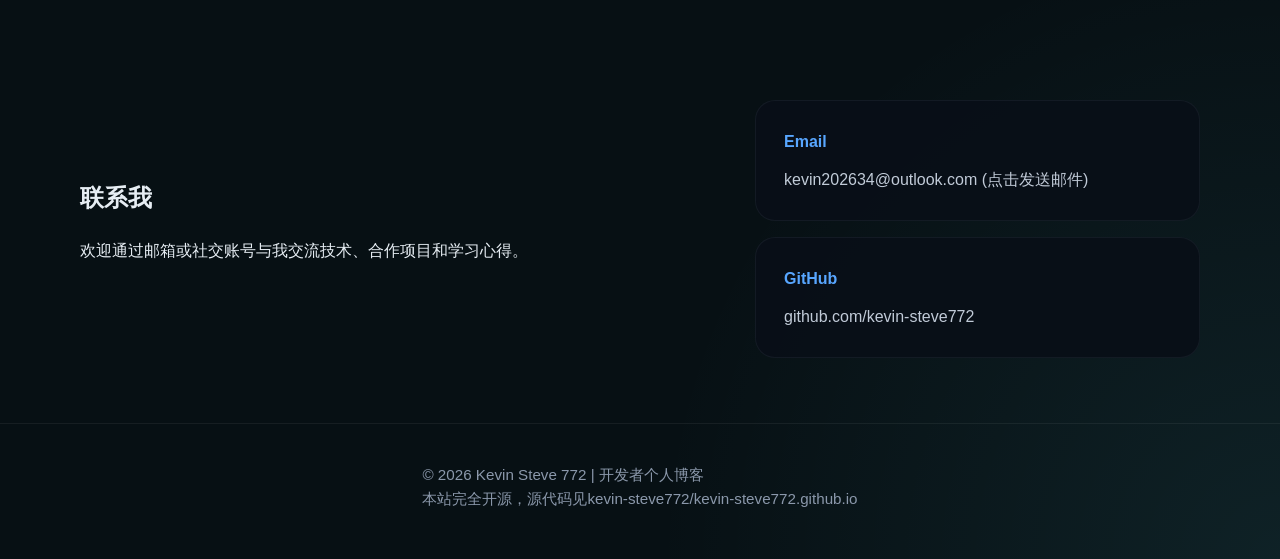
==== commit 05ebf3a6: "网站源代码更新" ====
--- a/index.html
+++ b/index.html
@@ -24,7 +24,7 @@
             <a href="#posts" class="scroll-reveal scroll-delay-200">Blog</a>
             <a href="#about" class="scroll-reveal scroll-delay-300">About</a>
             <a href="#contact" class="scroll-reveal scroll-delay-400">Contact</a>
-            <a href="https://github.com/kevin-steve722" target="_blank" rel="noreferrer" class="scroll-reveal scroll-delay-500">GitHub</a>
+            <a href="https://github.com/kevin-steve772" target="_blank" rel="noreferrer" class="scroll-reveal scroll-delay-500">GitHub</a>
           </nav>
         </div>
       </div>
@@ -123,7 +123,7 @@
 
   <footer class="site-footer">
     <div class="container footer-inner">
-      <p>© <span id="currentYear"></span> Kevin Steve 772 | 开发者个人博客</p>
+      <p>© <span id="currentYear"></span> Kevin Steve 772 | 开发者个人博客<br>本站完全开源，源代码见<a href="https://github.com/kevin-steve772/kevin-steve772.github.io" target="_blank" rel="noreferrer">kevin-steve772/kevin-steve772.github.io</a></p>
     </div>
   </footer>
 
